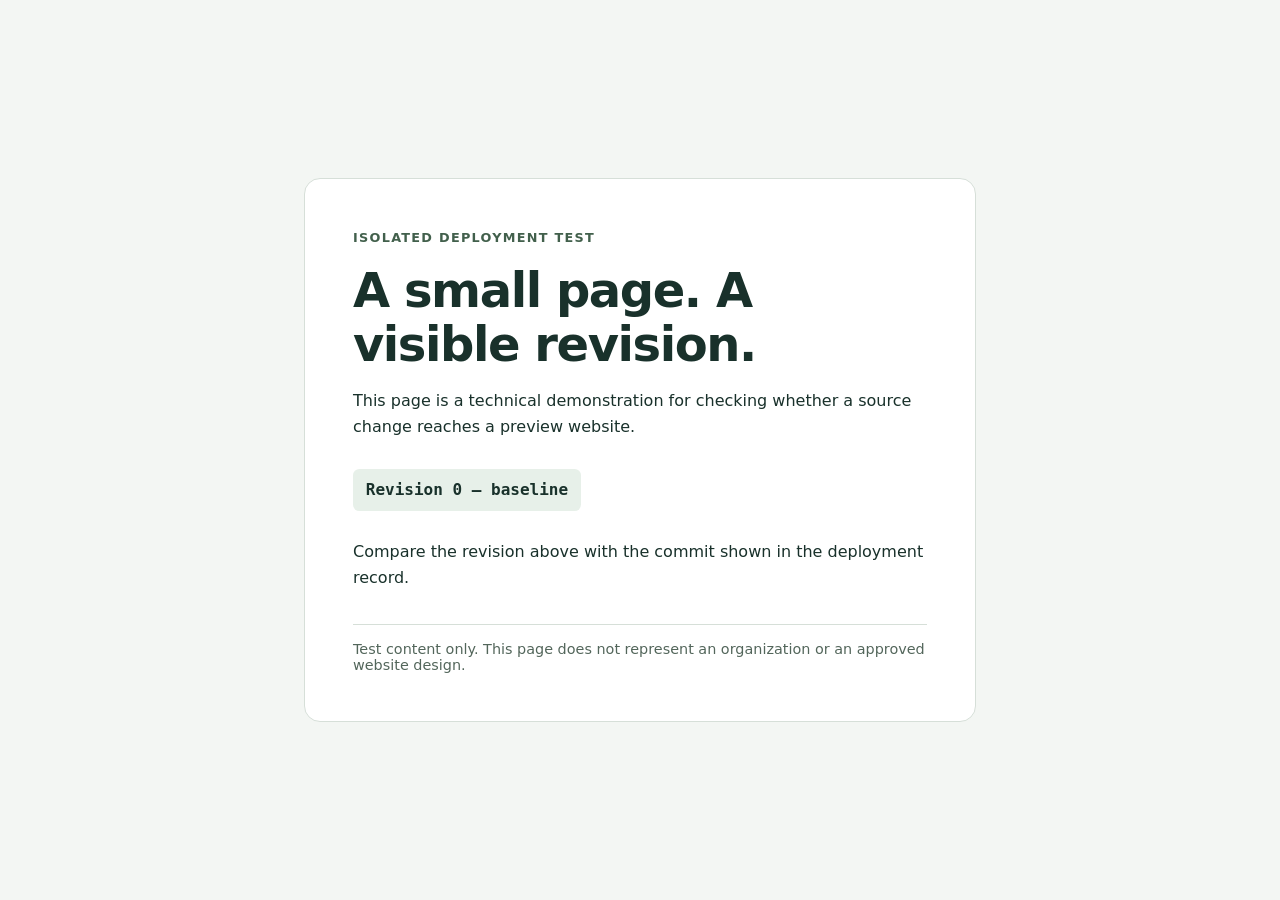
==== public/index.html @ 810dc342 "Prepare isolated static deployment demo" ====
<!doctype html>
<html lang="en">
  <head>
    <meta charset="utf-8">
    <meta name="viewport" content="width=device-width, initial-scale=1">
    <meta name="robots" content="noindex, nofollow, noarchive">
    <meta name="description" content="A small, isolated test of an automated website deployment workflow.">
    <title>Deployment test</title>
    <style>
      :root { color-scheme: light; font-family: system-ui, sans-serif; color: #19312b; background: #f3f6f3; }
      * { box-sizing: border-box; }
      body { margin: 0; min-height: 100vh; display: grid; place-items: center; padding: 1.5rem; }
      main { width: 100%; max-width: 42rem; padding: clamp(1.5rem, 5vw, 3rem); background: white; border: 1px solid #d6dfd8; border-radius: 1rem; }
      .label { margin: 0 0 1rem; color: #42604c; font-size: .8rem; font-weight: 700; letter-spacing: .1em; text-transform: uppercase; }
      h1 { margin: 0 0 1rem; font-size: clamp(2rem, 6vw, 3rem); line-height: 1.12; letter-spacing: -.03em; }
      p { line-height: 1.65; }
      .revision { display: inline-block; margin: .75rem 0; padding: .5rem .8rem; border-radius: .4rem; background: #e7f0e9; font-family: ui-monospace, monospace; font-weight: 600; }
      footer { margin-top: 2rem; padding-top: 1rem; border-top: 1px solid #d6dfd8; color: #53665b; font-size: .9rem; }
    </style>
  </head>
  <body>
    <main>
      <p class="label">Isolated deployment test</p>
      <h1>A small page. A visible revision.</h1>
      <p>This page is a technical demonstration for checking whether a source change reaches a preview website.</p>
      <p class="revision" id="revision">Revision 0 — baseline</p>
      <p>Compare the revision above with the commit shown in the deployment record.</p>
      <footer>Test content only. This page does not represent an organization or an approved website design.</footer>
    </main>
  </body>
</html>
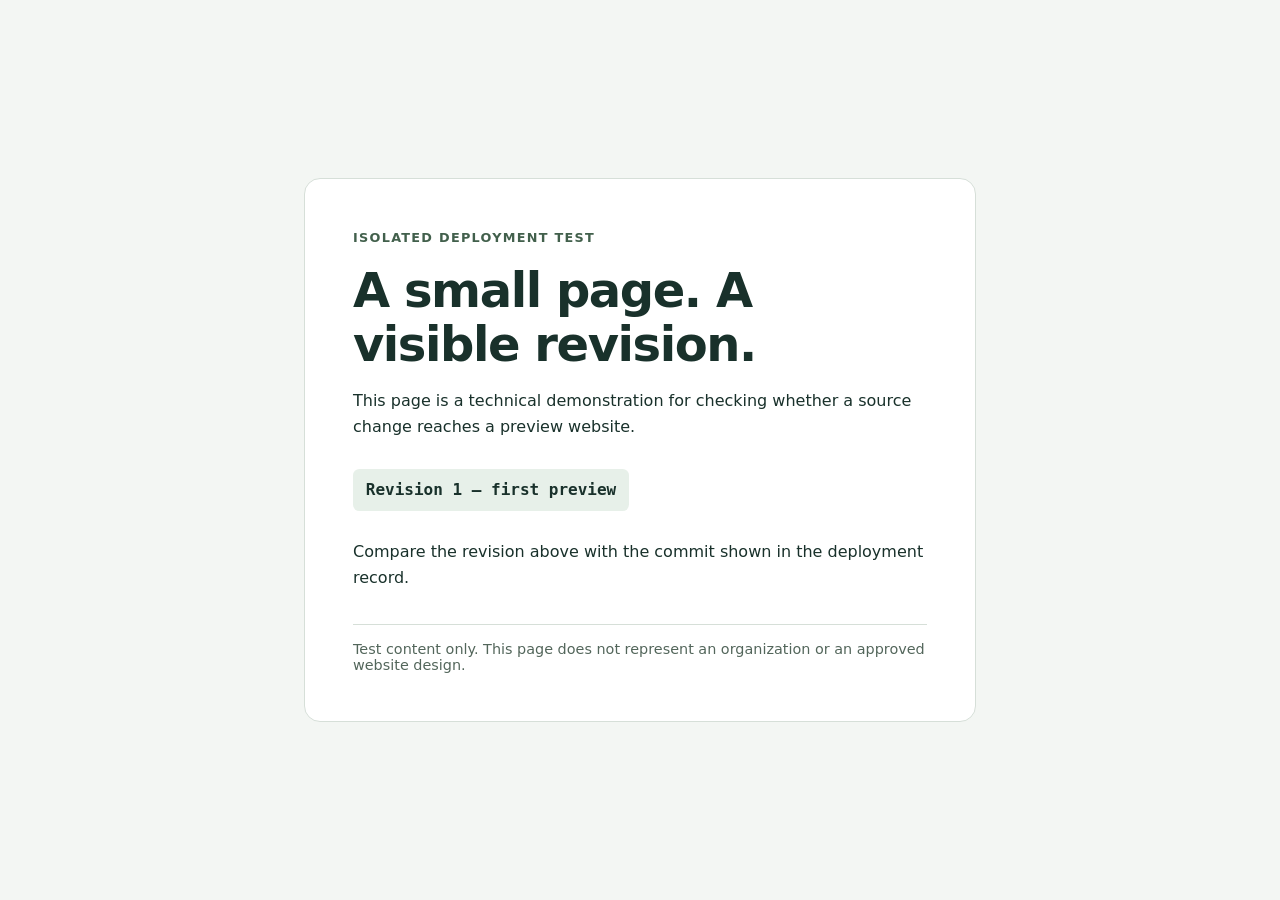
==== commit 330bbba8: "Test preview deployment: revision 1" ====
--- a/public/index.html
+++ b/public/index.html
@@ -23,7 +23,7 @@
       <p class="label">Isolated deployment test</p>
       <h1>A small page. A visible revision.</h1>
       <p>This page is a technical demonstration for checking whether a source change reaches a preview website.</p>
-      <p class="revision" id="revision">Revision 0 — baseline</p>
+      <p class="revision" id="revision">Revision 1 — first preview</p>
       <p>Compare the revision above with the commit shown in the deployment record.</p>
       <footer>Test content only. This page does not represent an organization or an approved website design.</footer>
     </main>
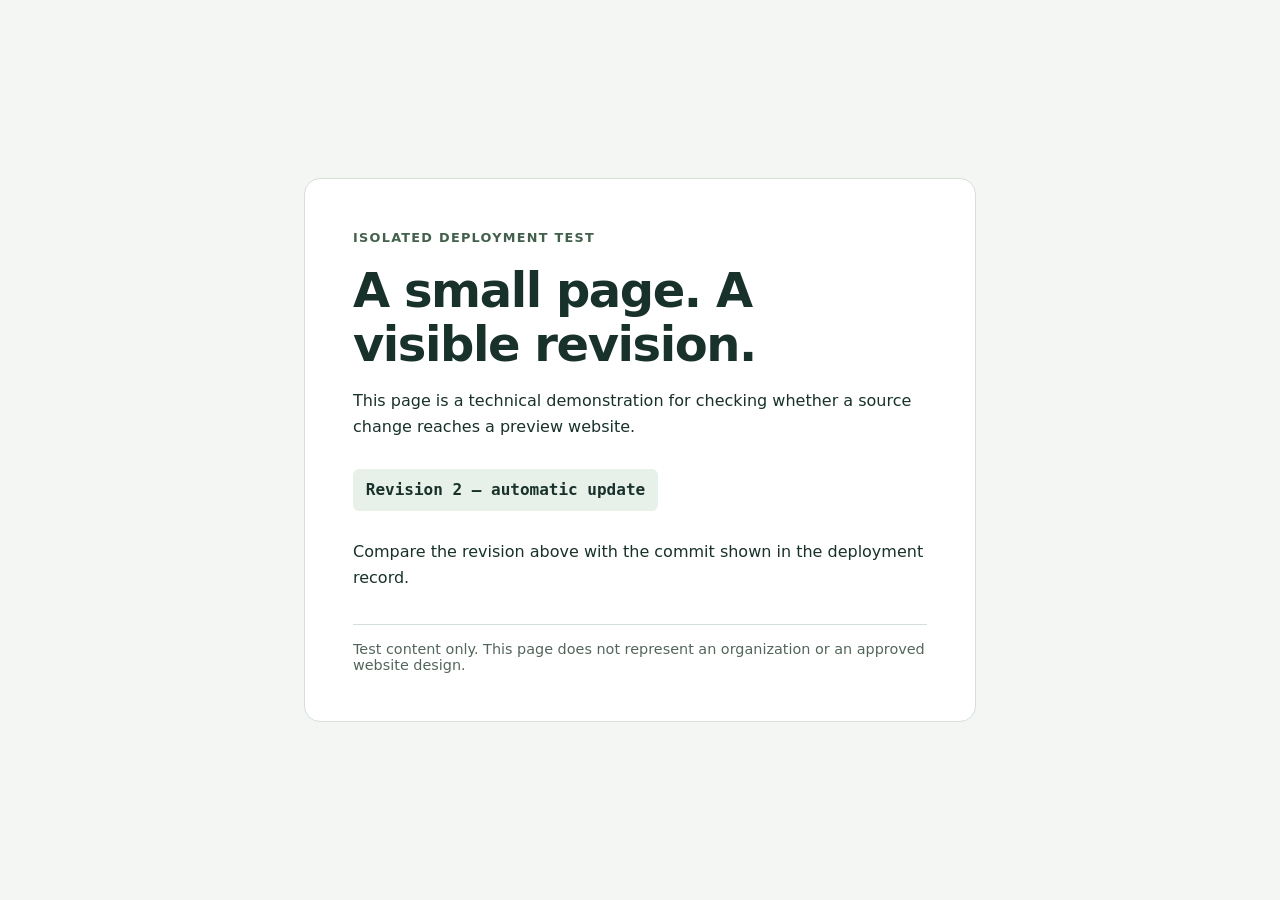
==== commit 61f065de: "Test preview redeployment: revision 2" ====
--- a/public/index.html
+++ b/public/index.html
@@ -23,7 +23,7 @@
       <p class="label">Isolated deployment test</p>
       <h1>A small page. A visible revision.</h1>
       <p>This page is a technical demonstration for checking whether a source change reaches a preview website.</p>
-      <p class="revision" id="revision">Revision 1 — first preview</p>
+      <p class="revision" id="revision">Revision 2 — automatic update</p>
       <p>Compare the revision above with the commit shown in the deployment record.</p>
       <footer>Test content only. This page does not represent an organization or an approved website design.</footer>
     </main>
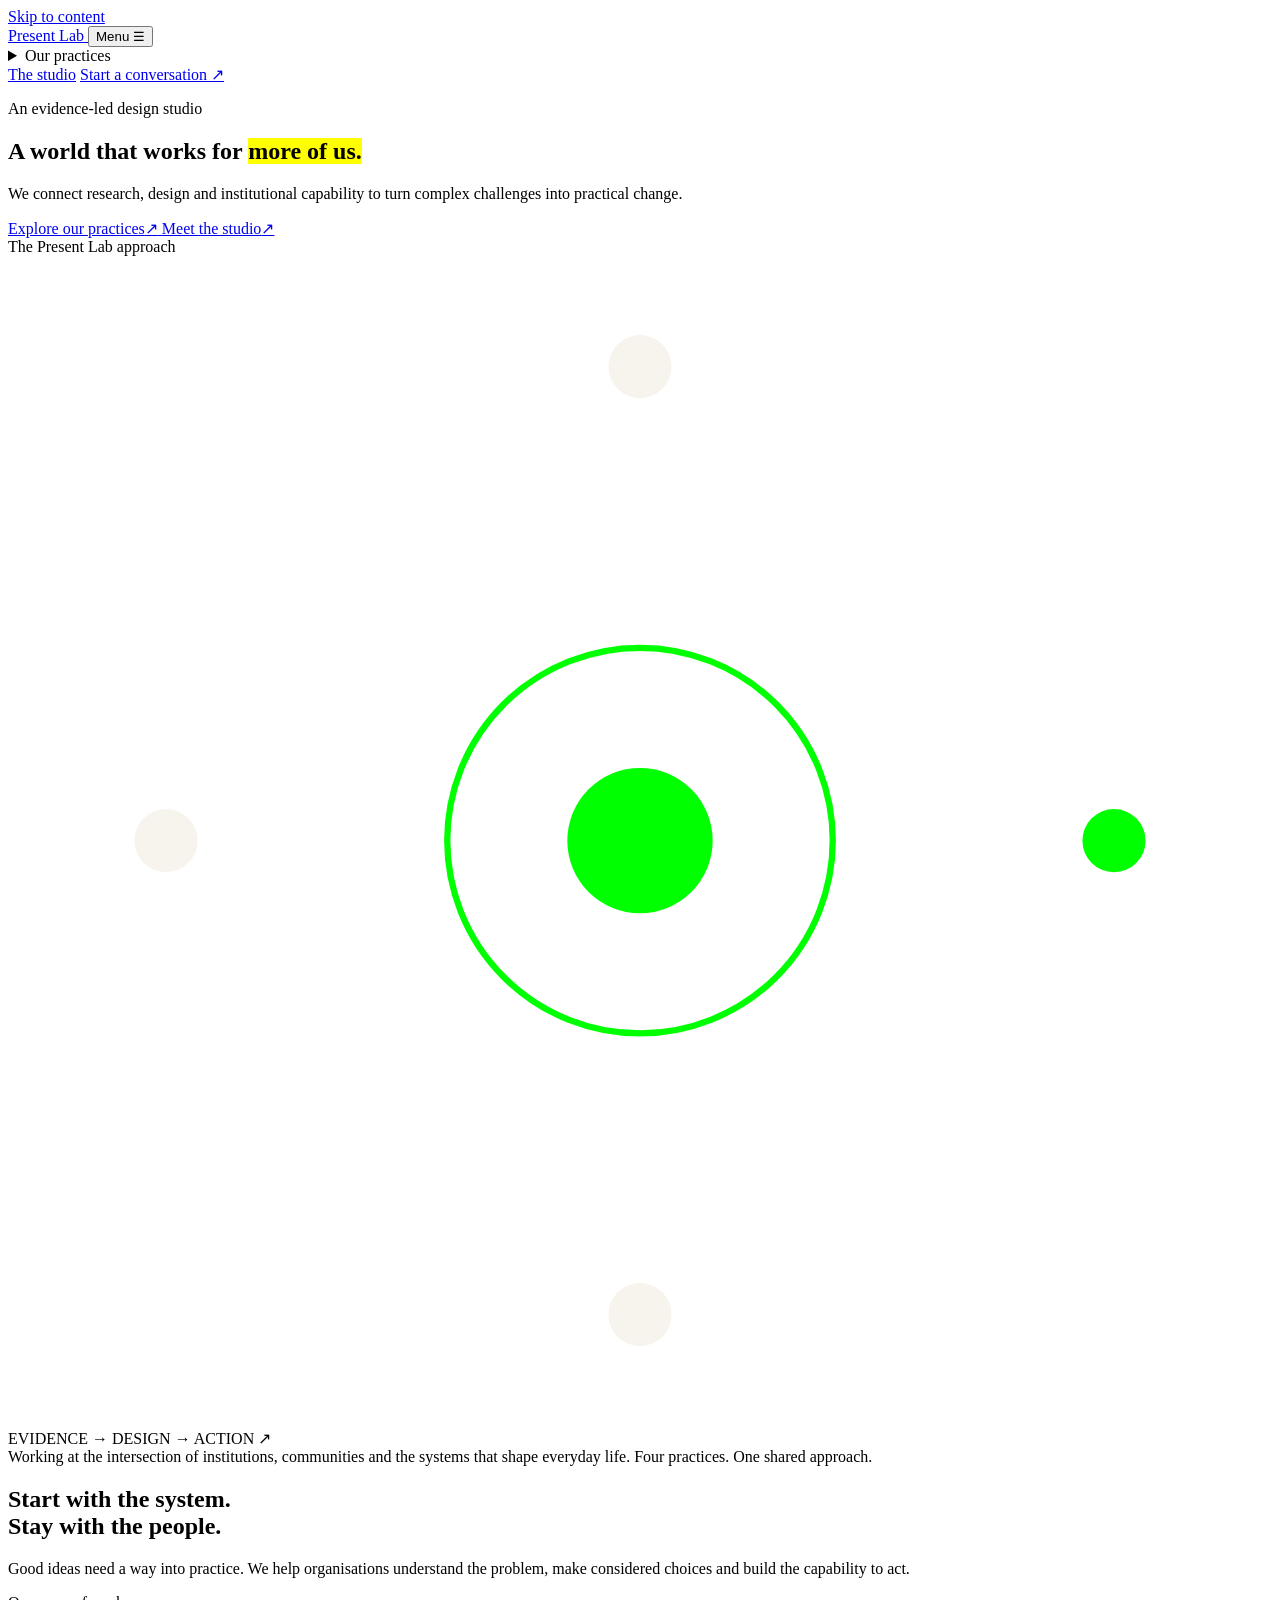
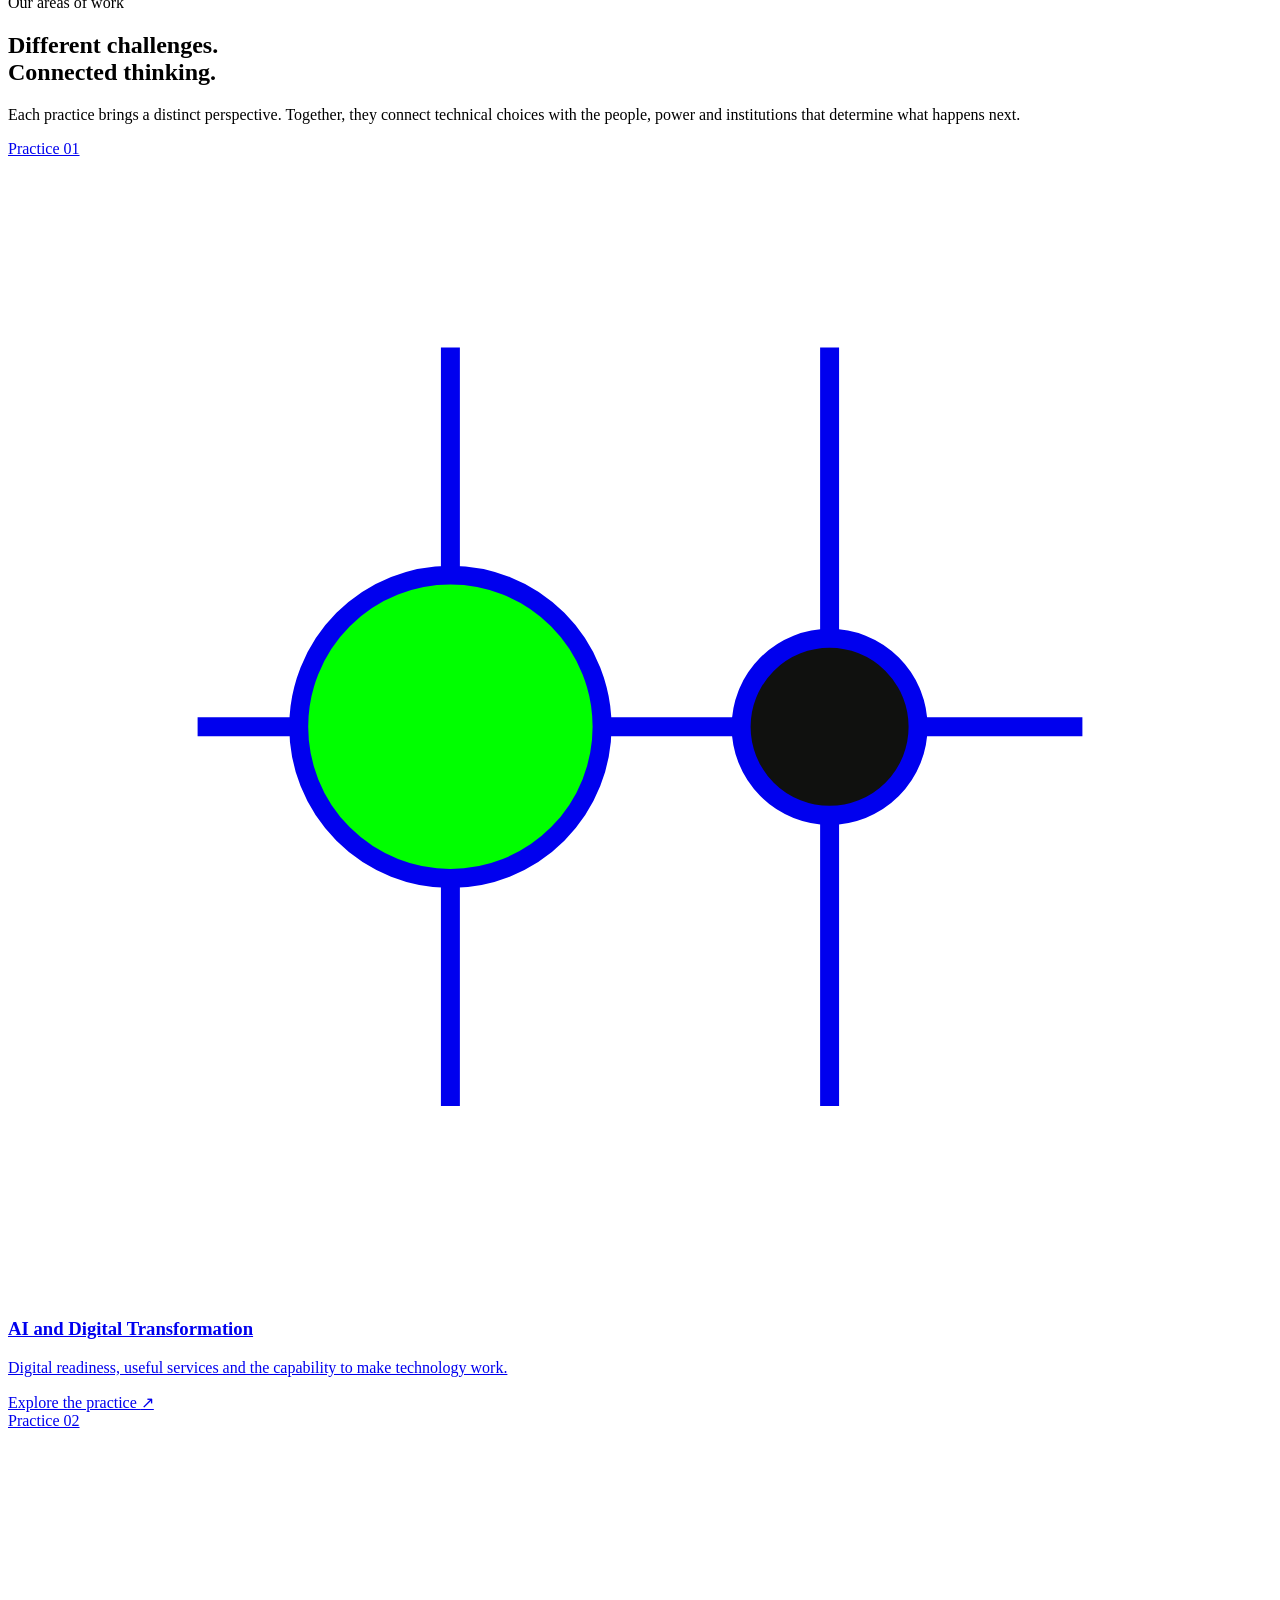
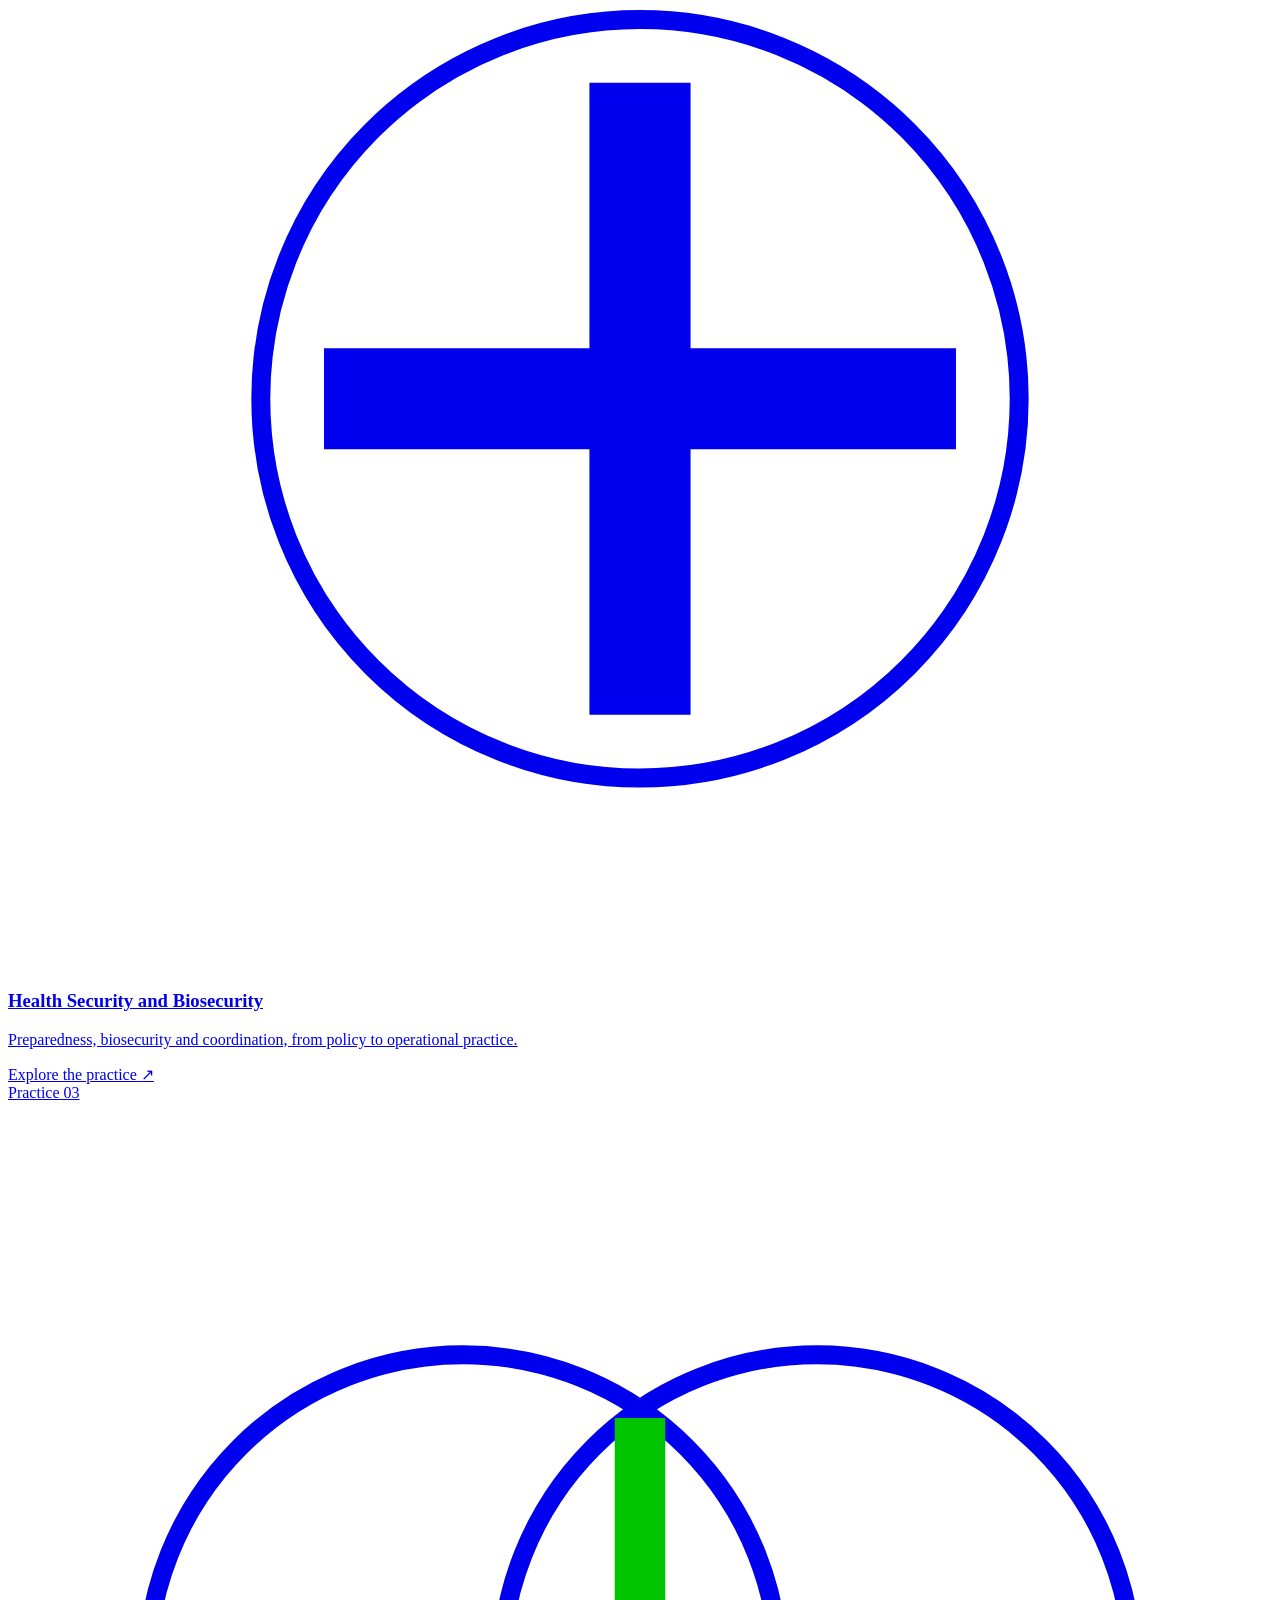
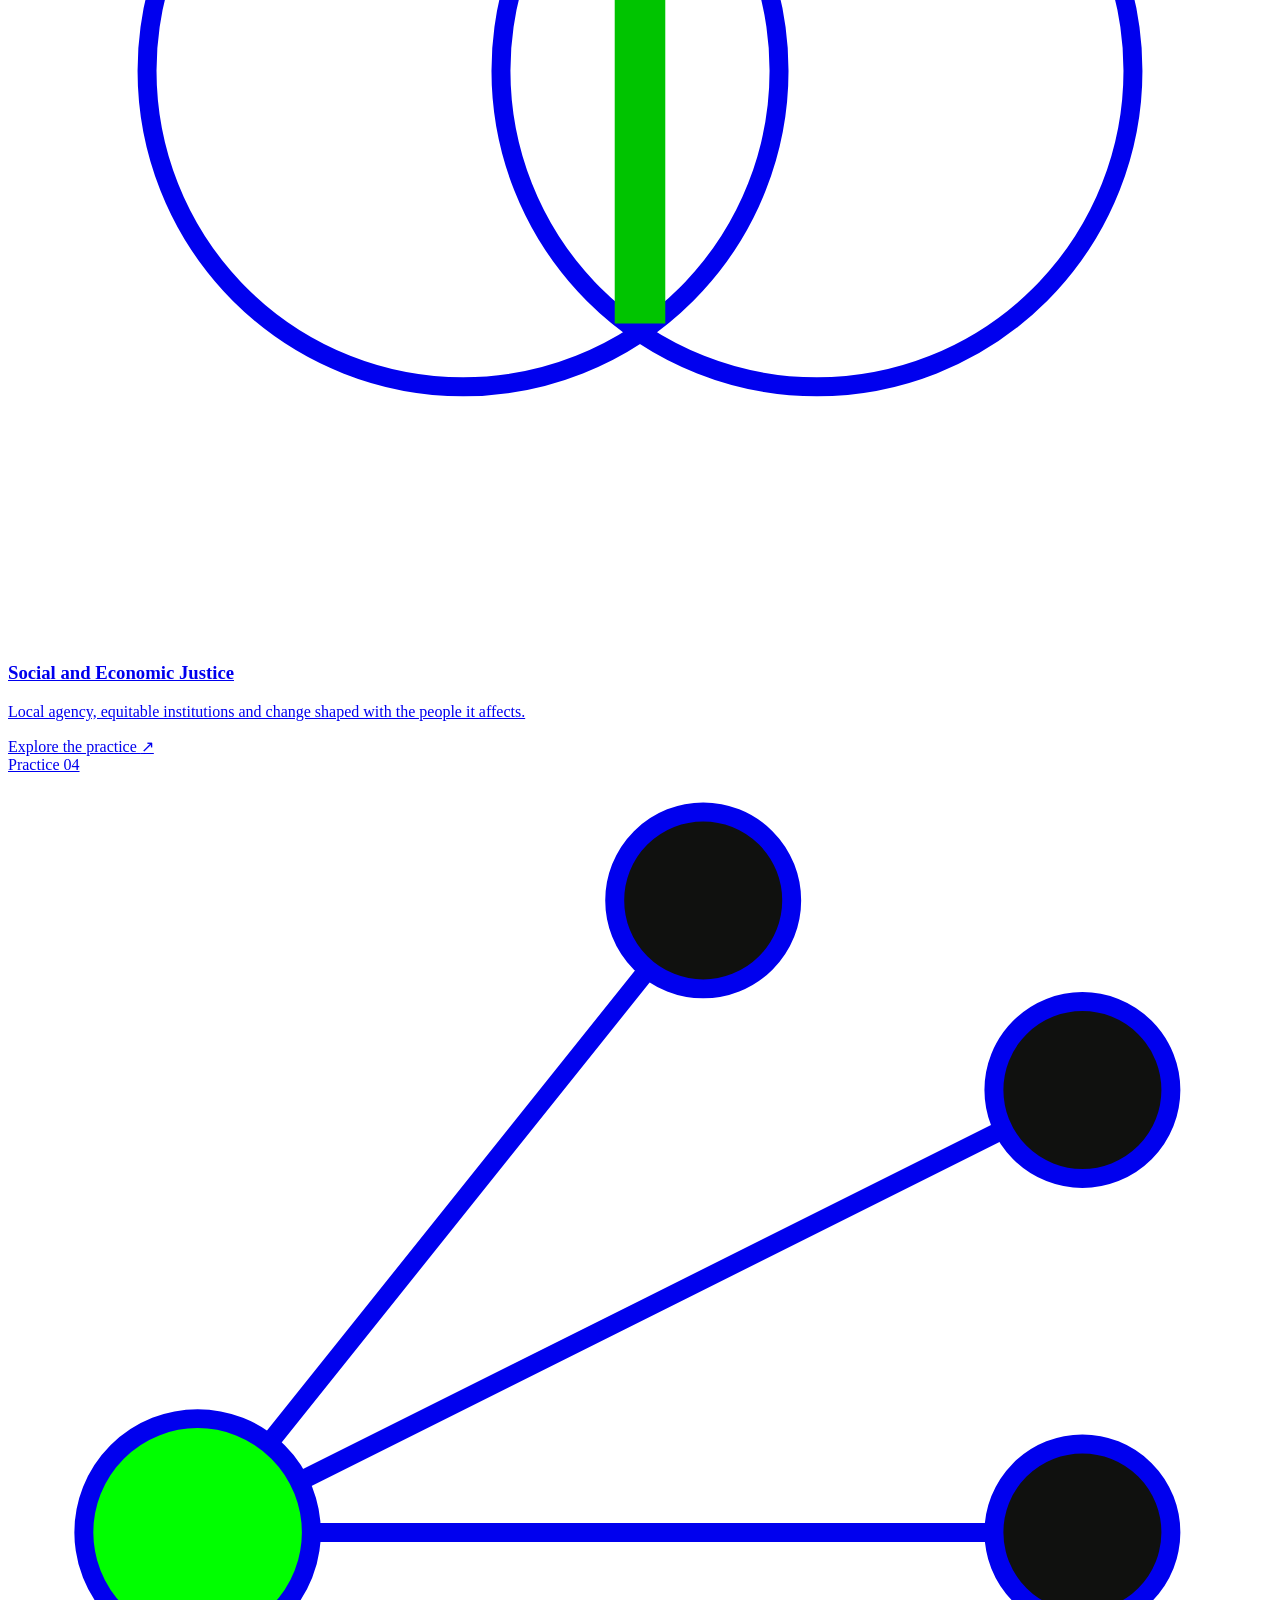
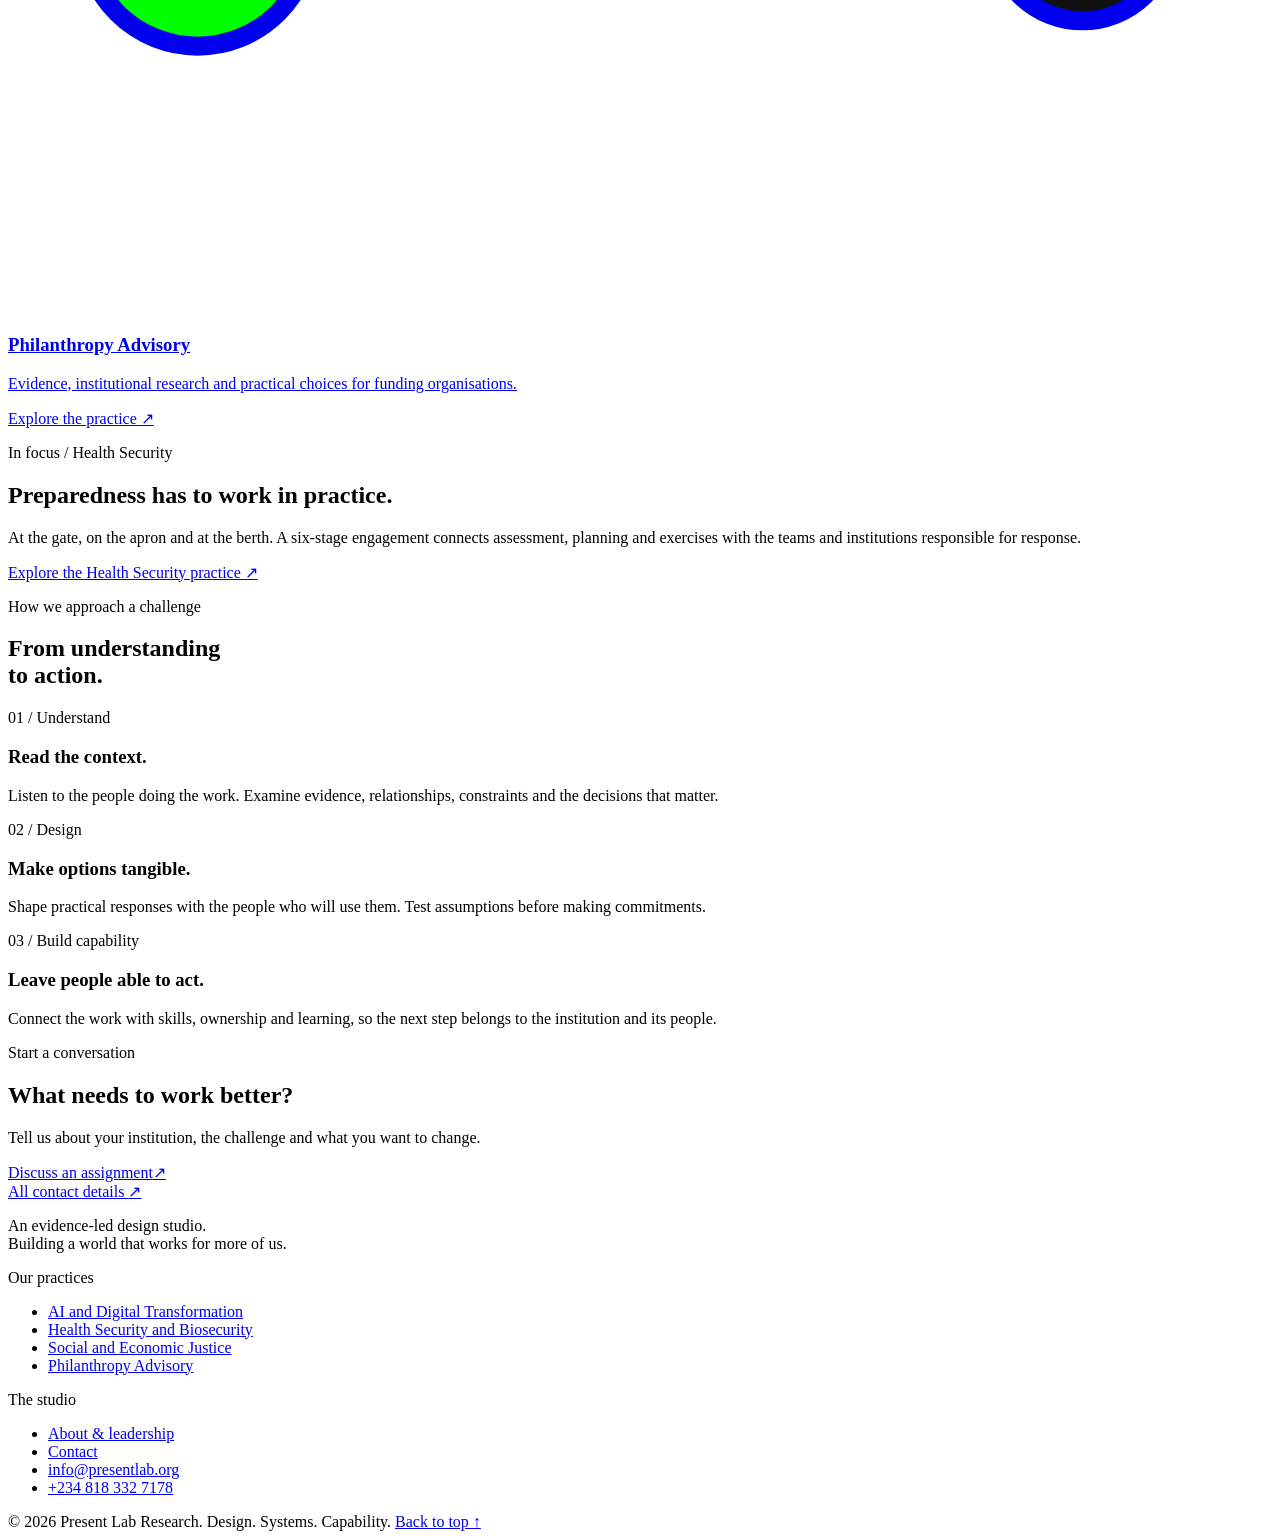
==== commit ff78dc68: "Complete Present Lab seven-page website rebuild" ====
--- a/public/index.html
+++ b/public/index.html
@@ -1,31 +1,278 @@
 <!doctype html>
 <html lang="en">
-  <head>
-    <meta charset="utf-8">
-    <meta name="viewport" content="width=device-width, initial-scale=1">
-    <meta name="robots" content="noindex, nofollow, noarchive">
-    <meta name="description" content="A small, isolated test of an automated website deployment workflow.">
-    <title>Deployment test</title>
-    <style>
-      :root { color-scheme: light; font-family: system-ui, sans-serif; color: #19312b; background: #f3f6f3; }
-      * { box-sizing: border-box; }
-      body { margin: 0; min-height: 100vh; display: grid; place-items: center; padding: 1.5rem; }
-      main { width: 100%; max-width: 42rem; padding: clamp(1.5rem, 5vw, 3rem); background: white; border: 1px solid #d6dfd8; border-radius: 1rem; }
-      .label { margin: 0 0 1rem; color: #42604c; font-size: .8rem; font-weight: 700; letter-spacing: .1em; text-transform: uppercase; }
-      h1 { margin: 0 0 1rem; font-size: clamp(2rem, 6vw, 3rem); line-height: 1.12; letter-spacing: -.03em; }
-      p { line-height: 1.65; }
-      .revision { display: inline-block; margin: .75rem 0; padding: .5rem .8rem; border-radius: .4rem; background: #e7f0e9; font-family: ui-monospace, monospace; font-weight: 600; }
-      footer { margin-top: 2rem; padding-top: 1rem; border-top: 1px solid #d6dfd8; color: #53665b; font-size: .9rem; }
-    </style>
-  </head>
-  <body>
-    <main>
-      <p class="label">Isolated deployment test</p>
-      <h1>A small page. A visible revision.</h1>
-      <p>This page is a technical demonstration for checking whether a source change reaches a preview website.</p>
-      <p class="revision" id="revision">Revision 2 — automatic update</p>
-      <p>Compare the revision above with the commit shown in the deployment record.</p>
-      <footer>Test content only. This page does not represent an organization or an approved website design.</footer>
-    </main>
-  </body>
+<head>
+<meta charset="utf-8">
+<meta name="viewport" content="width=device-width,initial-scale=1">
+<meta name="robots" content="noindex,nofollow,noarchive">
+<meta name="description" content="Present Lab is an evidence-led design studio working across digital transformation, health security, social justice and philanthropy.">
+<meta name="theme-color" content="#10110f">
+<title>A world that works for more of us — Present Lab</title>
+<link rel="icon" href="data:image/svg+xml,%3Csvg xmlns='http://www.w3.org/2000/svg' viewBox='0 0 32 32'%3E%3Crect width='32' height='32' rx='6' fill='%2310110f'/%3E%3Ccircle cx='16' cy='16' r='7' fill='%2300ff00'/%3E%3C/svg%3E">
+<link rel="stylesheet" href="/assets/site.css">
+<script src="/assets/site.js" defer>
+</script>
+<noscript>
+<style>@media(max-width:760px){.header-inner{height:auto;min-height:76px;flex-wrap:wrap;padding-block:18px}.menu-toggle{display:none}.nav{display:flex;position:static;padding:0;border:0;width:100%;max-height:none}.site-header{position:static}}</style>
+</noscript>
+</head>
+<body>
+<a class="skip-link" href="#main">Skip to content</a>
+<header class="site-header" id="top">
+<div class="wrap header-inner">
+<a class="brand" href="/" aria-label="Present Lab home">
+<span>Present Lab</span>
+</a>
+<button class="menu-toggle" aria-expanded="false" aria-controls="primary-nav">Menu <span aria-hidden="true">☰</span>
+</button>
+<nav class="nav" id="primary-nav" aria-label="Main navigation">
+<details>
+<summary>Our practices</summary>
+<div class="nav-panel">
+<a href="/ai-digital/">
+<span>01</span>AI and Digital Transformation</a>
+<a href="/health-security/">
+<span>02</span>Health Security and Biosecurity</a>
+<a href="/social-economic-justice/">
+<span>03</span>Social and Economic Justice</a>
+<a href="/philanthropy/">
+<span>04</span>Philanthropy Advisory</a>
+</div>
+</details>
+<a href="/about/">The studio</a>
+<a class="nav-cta" href="/contact/">Start a conversation <span class="arrow" aria-hidden="true">↗</span>
+</a>
+</nav>
+</div>
+</header>
+<main id="main" tabindex="-1">
+<section class="home-hero">
+<div class="wrap">
+<div class="hero-grid">
+<div>
+<p class="eyebrow">An evidence-led design studio</p>
+<h1>A world that works for <mark>more of us.</mark>
+</h1>
+<p class="lede">We connect research, design and institutional capability to turn complex challenges into practical change.</p>
+<div class="actions">
+<a class="button" href="#practices">Explore our practices<span class="arrow" aria-hidden="true">↗</span>
+</a>
+<a class="button ghost" href="/about/">Meet the studio<span class="arrow" aria-hidden="true">↗</span>
+</a>
+</div>
+</div>
+<div class="system-art" aria-hidden="true">
+<div class="micro">The Present Lab approach</div>
+<svg viewBox="0 0 400 370" fill="none">
+<circle cx="200" cy="185" r="150" stroke="#ffffff30"/>
+<circle cx="200" cy="185" r="110" stroke="#ffffff55"/>
+<path d="M50 185H350M200 35V335" stroke="#ffffff35"/>
+<path d="M94 79L306 291M94 291L306 79" stroke="#ffffff18"/>
+<circle cx="200" cy="185" r="61" stroke="#00ff00" stroke-width="2"/>
+<circle cx="200" cy="185" r="23" fill="#00ff00"/>
+<circle cx="200" cy="35" r="10" fill="#f6f4ed"/>
+<circle cx="350" cy="185" r="10" fill="#00ff00"/>
+<circle cx="200" cy="335" r="10" fill="#f6f4ed"/>
+<circle cx="50" cy="185" r="10" fill="#f6f4ed"/>
+<g fill="#fff" font-family="Helvetica,Arial,sans-serif" font-size="11" letter-spacing="1">
+<text x="200" y="12" text-anchor="middle">CONTEXT</text>
+<text x="200" y="366" text-anchor="middle">CAPABILITY</text>
+<text x="16" y="155">PEOPLE</text>
+<text x="298" y="220">POSSIBILITY</text>
+</g>
+</svg>
+<div class="art-caption">
+<span>EVIDENCE → DESIGN → ACTION</span>
+<span>↗</span>
+</div>
+</div>
+</div>
+<div class="hero-bottom">
+<span>Working at the intersection of institutions, communities and the systems that shape everyday life.</span>
+<span>Four practices. One shared approach.</span>
+</div>
+</div>
+</section>
+<div class="wrap home-intro rule">
+<h2>Start with the system.<br>Stay with the people.</h2>
+<p class="lede">Good ideas need a way into practice. We help organisations understand the problem, make considered choices and build the capability to act.</p>
+</div>
+<section class="section rule" id="practices">
+<div class="wrap">
+<div class="section-head">
+<div>
+<p class="eyebrow">Our areas of work</p>
+<h2>Different challenges.<br>Connected thinking.</h2>
+</div>
+<p>Each practice brings a distinct perspective. Together, they connect technical choices with the people, power and institutions that determine what happens next.</p>
+</div>
+<div class="practice-grid">
+<a class="practice-card" href="/ai-digital/">
+<div class="card-top">
+<span class="micro">Practice 01</span>
+<svg class="card-icon" viewBox="0 0 100 90" aria-hidden="true" fill="none" stroke="currentColor" stroke-width="1.5">
+<path d="M15 45H85M35 15V75M65 15V75"/>
+<circle cx="35" cy="45" r="12" fill="#00ff00"/>
+<circle cx="65" cy="45" r="7" fill="#10110f"/>
+</svg>
+</div>
+<h3>AI and Digital Transformation</h3>
+<p>Digital readiness, useful services and the capability to make technology work.</p>
+<div class="card-link">Explore the practice <span class="arrow" aria-hidden="true">↗</span>
+</div>
+</a>
+<a class="practice-card" href="/health-security/">
+<div class="card-top">
+<span class="micro">Practice 02</span>
+<svg class="card-icon" viewBox="0 0 100 90" aria-hidden="true" fill="none" stroke="currentColor" stroke-width="1.5">
+<circle cx="50" cy="45" r="30"/>
+<path d="M50 20V70M25 45H75" stroke-width="8"/>
+</svg>
+</div>
+<h3>Health Security and Biosecurity</h3>
+<p>Preparedness, biosecurity and coordination, from policy to operational practice.</p>
+<div class="card-link">Explore the practice <span class="arrow" aria-hidden="true">↗</span>
+</div>
+</a>
+<a class="practice-card" href="/social-economic-justice/">
+<div class="card-top">
+<span class="micro">Practice 03</span>
+<svg class="card-icon" viewBox="0 0 100 90" aria-hidden="true" fill="none" stroke="currentColor" stroke-width="1.5">
+<circle cx="36" cy="45" r="25"/>
+<circle cx="64" cy="45" r="25"/>
+<path d="M50 25V65" stroke="#00c400" stroke-width="4"/>
+</svg>
+</div>
+<h3>Social and Economic Justice</h3>
+<p>Local agency, equitable institutions and change shaped with the people it affects.</p>
+<div class="card-link">Explore the practice <span class="arrow" aria-hidden="true">↗</span>
+</div>
+</a>
+<a class="practice-card" href="/philanthropy/">
+<div class="card-top">
+<span class="micro">Practice 04</span>
+<svg class="card-icon" viewBox="0 0 100 90" aria-hidden="true" fill="none" stroke="currentColor" stroke-width="1.5">
+<path d="M15 60L85 25M15 60L85 60M15 60L55 10"/>
+<circle cx="15" cy="60" r="9" fill="#00ff00"/>
+<circle cx="85" cy="25" r="7" fill="#10110f"/>
+<circle cx="85" cy="60" r="7" fill="#10110f"/>
+<circle cx="55" cy="10" r="7" fill="#10110f"/>
+</svg>
+</div>
+<h3>Philanthropy Advisory</h3>
+<p>Evidence, institutional research and practical choices for funding organisations.</p>
+<div class="card-link">Explore the practice <span class="arrow" aria-hidden="true">↗</span>
+</div>
+</a>
+</div>
+</div>
+</section>
+<section class="section dark">
+<div class="wrap spotlight">
+<div>
+<p class="eyebrow">In focus / Health Security</p>
+<h2>Preparedness has to work in practice.</h2>
+</div>
+<div>
+<p class="lede">At the gate, on the apron and at the berth. A six-stage engagement connects assessment, planning and exercises with the teams and institutions responsible for response.</p>
+<a class="text-link" href="/health-security/">Explore the Health Security practice <span class="arrow" aria-hidden="true">↗</span>
+</a>
+</div>
+</div>
+</section>
+<section class="section">
+<div class="wrap">
+<div class="section-head">
+<div>
+<p class="eyebrow">How we approach a challenge</p>
+<h2>From understanding<br>to action.</h2>
+</div>
+</div>
+<div class="method-grid">
+<article class="method-card">
+<p class="micro">01 / Understand</p>
+<h3>Read the context.</h3>
+<p>Listen to the people doing the work. Examine evidence, relationships, constraints and the decisions that matter.</p>
+</article>
+<article class="method-card">
+<p class="micro">02 / Design</p>
+<h3>Make options tangible.</h3>
+<p>Shape practical responses with the people who will use them. Test assumptions before making commitments.</p>
+</article>
+<article class="method-card">
+<p class="micro">03 / Build capability</p>
+<h3>Leave people able to act.</h3>
+<p>Connect the work with skills, ownership and learning, so the next step belongs to the institution and its people.</p>
+</article>
+</div>
+</div>
+</section>
+<section class="cta" id="contact">
+<div class="wrap cta-inner">
+<div>
+<p class="eyebrow">Start a conversation</p>
+<h2>What needs to work better?</h2>
+</div>
+<div>
+<p>Tell us about your institution, the challenge and what you want to change.</p>
+<div class="actions">
+<a class="button" href="mailto:info@presentlab.org?subject=Present%20Lab%20enquiry">Discuss an assignment<span class="arrow" aria-hidden="true">↗</span>
+</a>
+</div>
+<a class="text-link" href="/contact/">All contact details <span class="arrow" aria-hidden="true">↗</span>
+</a>
+</div>
+</div>
+</section>
+</main>
+<footer class="site-footer">
+<div class="wrap">
+<div class="footer-top">
+<div>
+<div class="footer-brand" role="img" aria-label="Present Lab">
+</div>
+<p>An evidence-led design studio.<br>Building a world that works for more of us.</p>
+</div>
+<div>
+<p class="micro">Our practices</p>
+<ul>
+<li>
+<a href="/ai-digital/">AI and Digital Transformation</a>
+</li>
+<li>
+<a href="/health-security/">Health Security and Biosecurity</a>
+</li>
+<li>
+<a href="/social-economic-justice/">Social and Economic Justice</a>
+</li>
+<li>
+<a href="/philanthropy/">Philanthropy Advisory</a>
+</li>
+</ul>
+</div>
+<div>
+<p class="micro">The studio</p>
+<ul>
+<li>
+<a href="/about/">About &amp; leadership</a>
+</li>
+<li>
+<a href="/contact/">Contact</a>
+</li>
+<li>
+<a href="mailto:info@presentlab.org">info@presentlab.org</a>
+</li>
+<li>
+<a href="tel:+2348183327178">+234 818 332 7178</a>
+</li>
+</ul>
+</div>
+</div>
+<div class="footer-bottom">
+<span>© 2026 Present Lab</span>
+<span>Research. Design. Systems. Capability.</span>
+<a href="#top" class="back-top">Back to top ↑</a>
+</div>
+</div>
+</footer>
+</body>
 </html>
